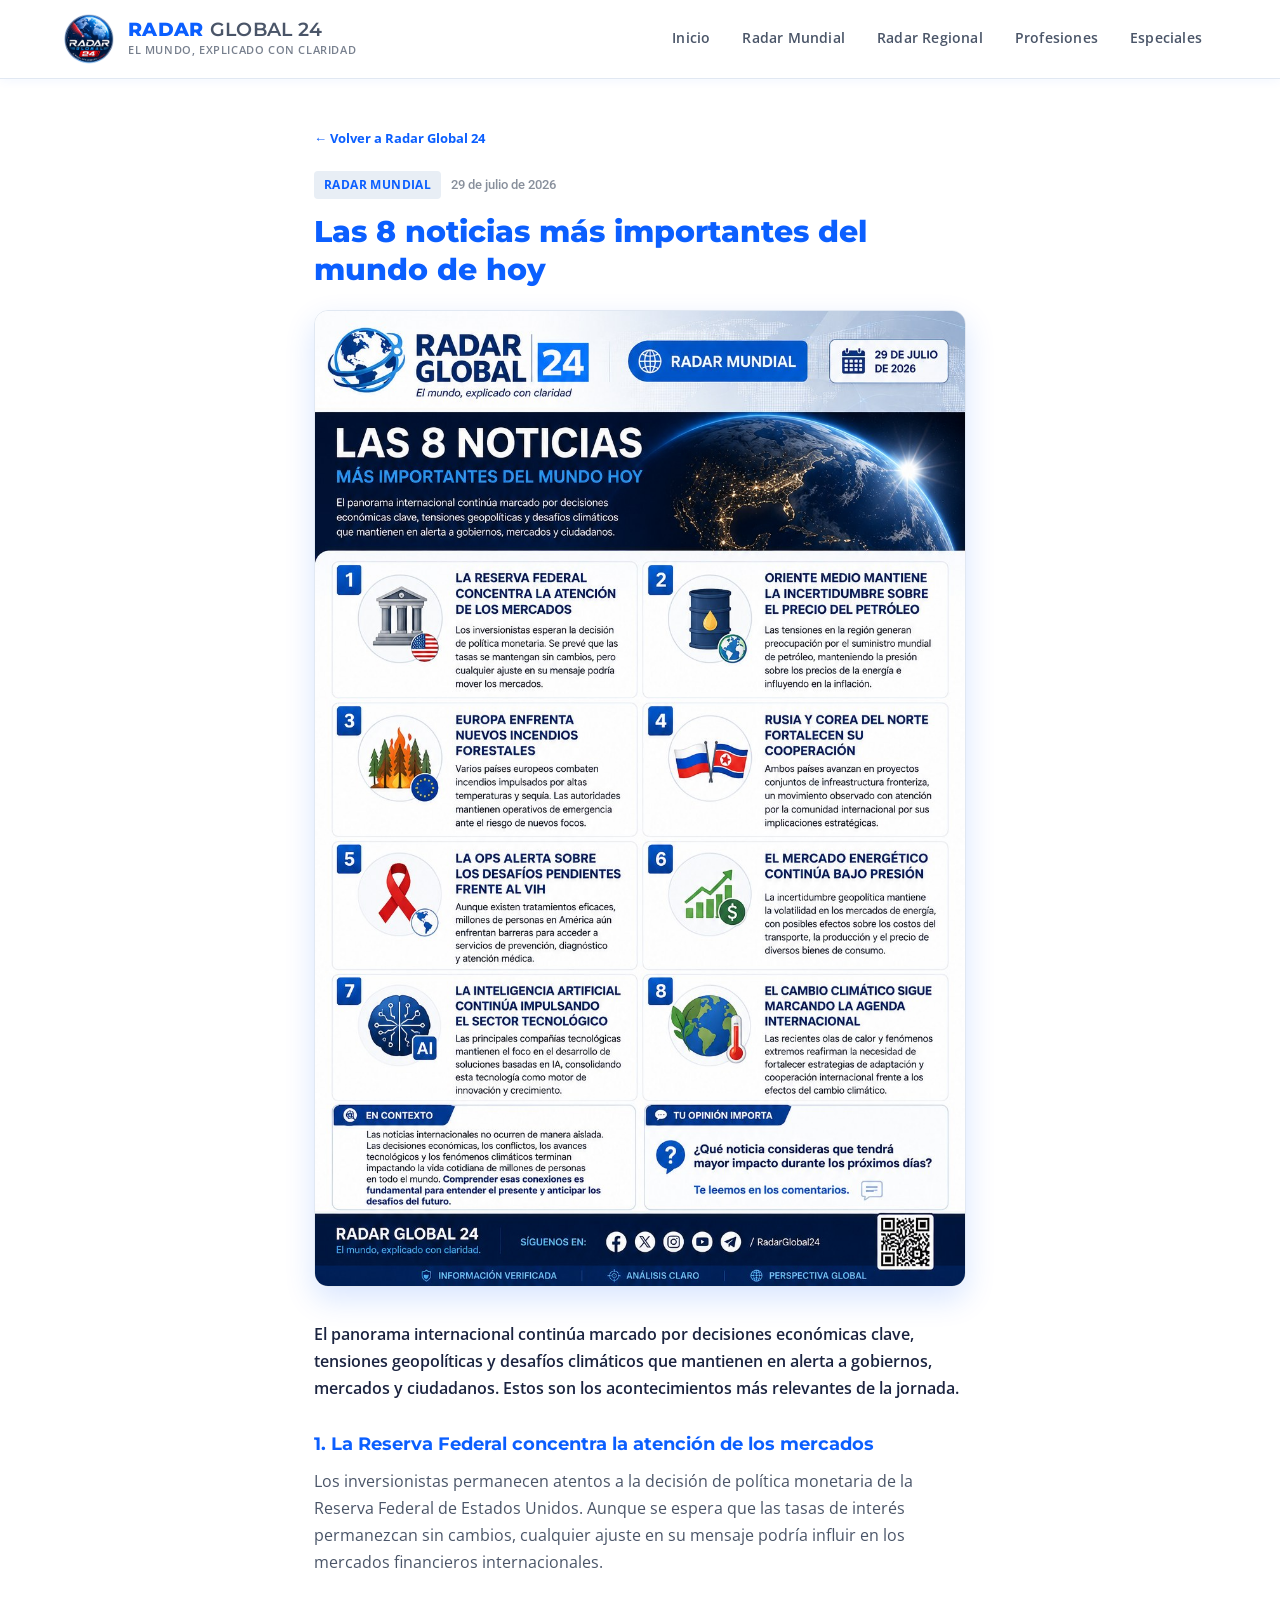
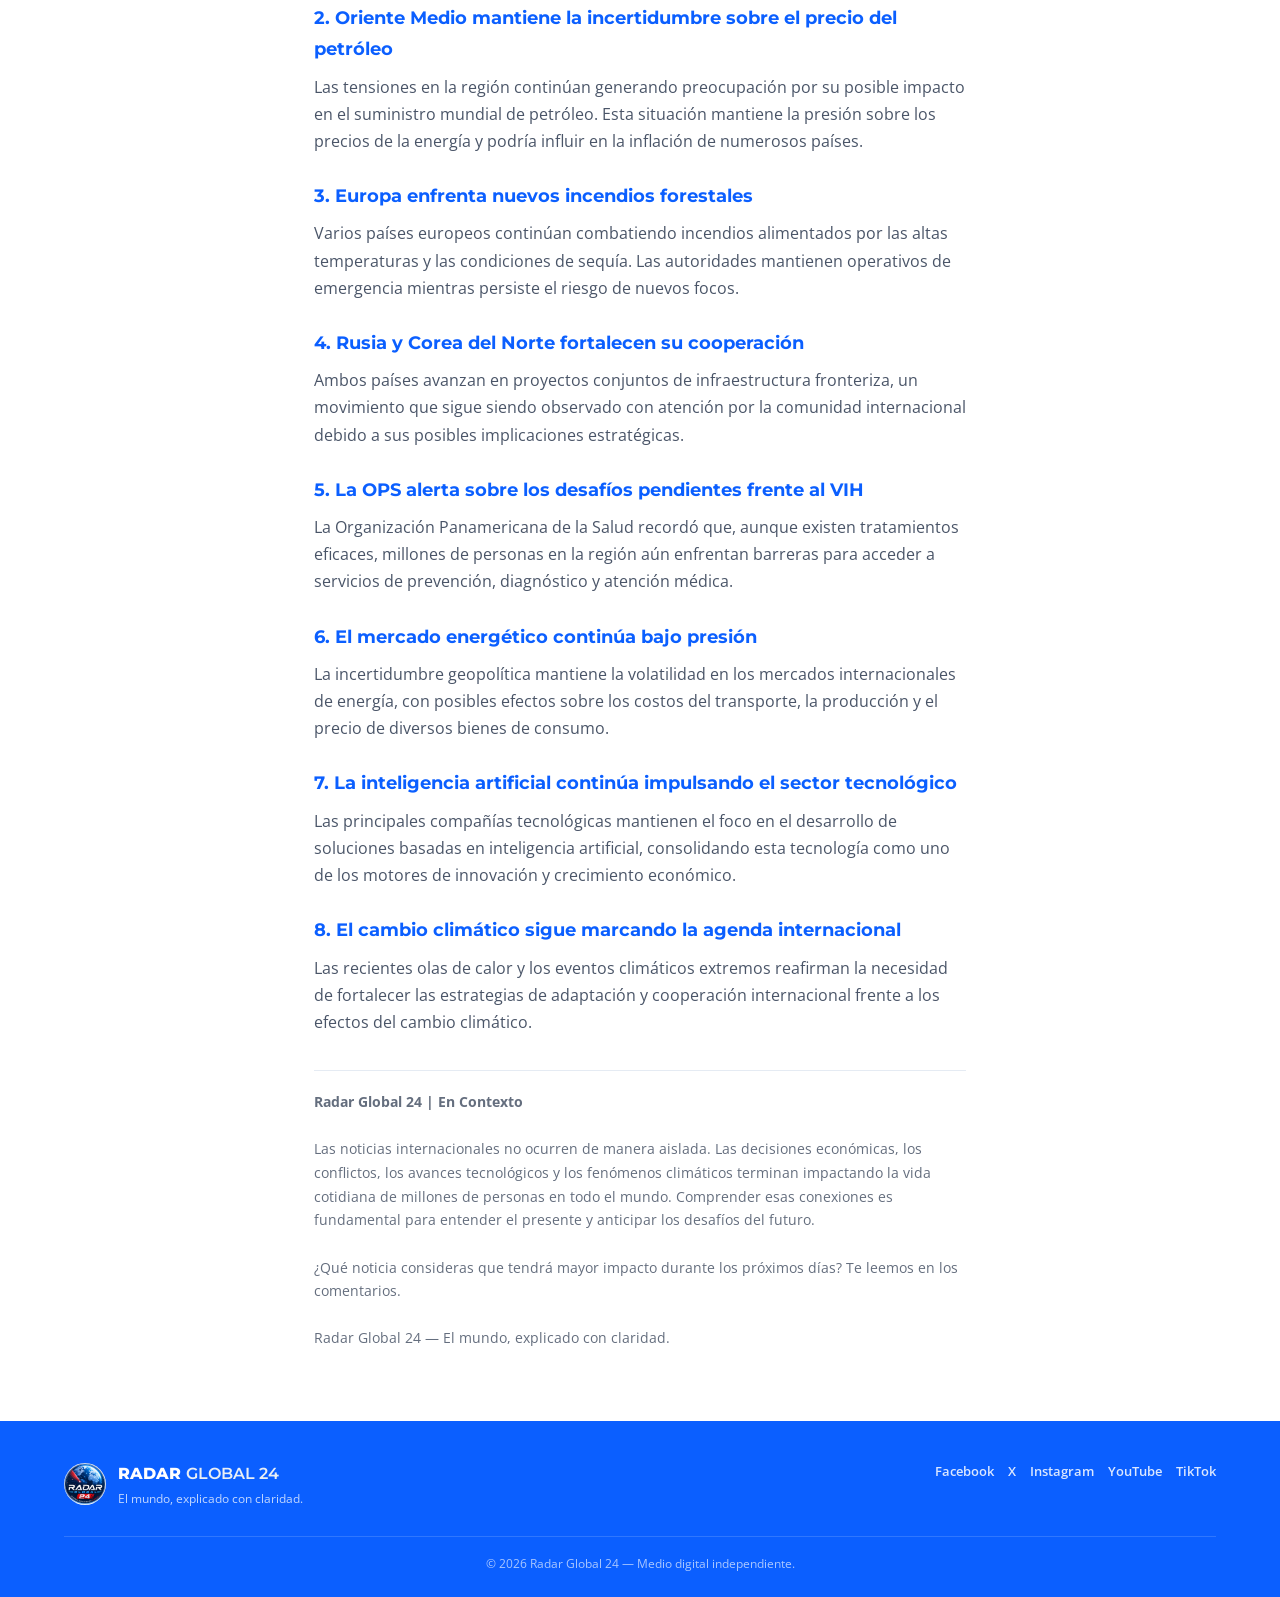
==== posts/radar-mundial-2026-07-29.html @ a11b66de "Add files via upload" ====
<!DOCTYPE html>
<html lang="es">
<head>
<meta charset="UTF-8">
<meta name="viewport" content="width=device-width, initial-scale=1.0">
<title>Radar Mundial — 29 de julio de 2026 | Radar Global 24</title>
<link rel="stylesheet" href="../css/style.css">
</head>
<body>

<header class="site-header">
  <div class="brand">
    <img src="../img/logo.png" alt="Radar Global 24">
    <div>
      <div class="brand-name">RADAR <span>GLOBAL 24</span></div>
      <div class="brand-tag">El mundo, explicado con claridad</div>
    </div>
  </div>
  <button class="nav-toggle" onclick="document.querySelector('nav.main-nav').classList.toggle('open')">&#9776;</button>
  <nav class="main-nav">
    <a href="../index.html">Inicio</a>
    <a href="../index.html#mundial">Radar Mundial</a>
    <a href="../index.html#regional">Radar Regional</a>
    <a href="../index.html#profesiones">Profesiones</a>
    <a href="../index.html#especiales">Especiales</a>
  </nav>
</header>

<div class="article-wrap">
  <a class="back-link" href="../index.html">&larr; Volver a Radar Global 24</a>

  <div class="article-meta">
    <span class="article-tag">Radar Mundial</span>
    <span class="article-date">29 de julio de 2026</span>
  </div>
  <h1>Las 8 noticias más importantes del mundo de hoy</h1>

  <div class="article-infographic">
    <img src="../img/radar-mundial-2026-07-29.jpg" alt="Infografía Radar Mundial - 29 de julio de 2026">
  </div>

  <div class="article-body">
    <p class="lead">El panorama internacional continúa marcado por decisiones económicas clave, tensiones geopolíticas y desafíos climáticos que mantienen en alerta a gobiernos, mercados y ciudadanos. Estos son los acontecimientos más relevantes de la jornada.</p>

    <h2>1. La Reserva Federal concentra la atención de los mercados</h2>
    <p>Los inversionistas permanecen atentos a la decisión de política monetaria de la Reserva Federal de Estados Unidos. Aunque se espera que las tasas de interés permanezcan sin cambios, cualquier ajuste en su mensaje podría influir en los mercados financieros internacionales.</p>

    <h2>2. Oriente Medio mantiene la incertidumbre sobre el precio del petróleo</h2>
    <p>Las tensiones en la región continúan generando preocupación por su posible impacto en el suministro mundial de petróleo. Esta situación mantiene la presión sobre los precios de la energía y podría influir en la inflación de numerosos países.</p>

    <h2>3. Europa enfrenta nuevos incendios forestales</h2>
    <p>Varios países europeos continúan combatiendo incendios alimentados por las altas temperaturas y las condiciones de sequía. Las autoridades mantienen operativos de emergencia mientras persiste el riesgo de nuevos focos.</p>

    <h2>4. Rusia y Corea del Norte fortalecen su cooperación</h2>
    <p>Ambos países avanzan en proyectos conjuntos de infraestructura fronteriza, un movimiento que sigue siendo observado con atención por la comunidad internacional debido a sus posibles implicaciones estratégicas.</p>

    <h2>5. La OPS alerta sobre los desafíos pendientes frente al VIH</h2>
    <p>La Organización Panamericana de la Salud recordó que, aunque existen tratamientos eficaces, millones de personas en la región aún enfrentan barreras para acceder a servicios de prevención, diagnóstico y atención médica.</p>

    <h2>6. El mercado energético continúa bajo presión</h2>
    <p>La incertidumbre geopolítica mantiene la volatilidad en los mercados internacionales de energía, con posibles efectos sobre los costos del transporte, la producción y el precio de diversos bienes de consumo.</p>

    <h2>7. La inteligencia artificial continúa impulsando el sector tecnológico</h2>
    <p>Las principales compañías tecnológicas mantienen el foco en el desarrollo de soluciones basadas en inteligencia artificial, consolidando esta tecnología como uno de los motores de innovación y crecimiento económico.</p>

    <h2>8. El cambio climático sigue marcando la agenda internacional</h2>
    <p>Las recientes olas de calor y los eventos climáticos extremos reafirman la necesidad de fortalecer las estrategias de adaptación y cooperación internacional frente a los efectos del cambio climático.</p>

    <div class="article-signoff">
      <strong>Radar Global 24 | En Contexto</strong><br><br>
      Las noticias internacionales no ocurren de manera aislada. Las decisiones económicas, los conflictos, los avances tecnológicos y los fenómenos climáticos terminan impactando la vida cotidiana de millones de personas en todo el mundo. Comprender esas conexiones es fundamental para entender el presente y anticipar los desafíos del futuro.<br><br>
      ¿Qué noticia consideras que tendrá mayor impacto durante los próximos días? Te leemos en los comentarios.<br><br>
      Radar Global 24 — El mundo, explicado con claridad.
    </div>
  </div>
</div>

<footer class="site-footer">
  <div class="footer-top">
    <div class="footer-brand">
      <img src="../img/logo.png" alt="Radar Global 24">
      <div>
        <div class="footer-brand-text">RADAR <span>GLOBAL 24</span></div>
        <div class="footer-slogan">El mundo, explicado con claridad.</div>
      </div>
    </div>
    <div class="footer-social">
      <a href="#">Facebook</a>
      <a href="#">X</a>
      <a href="#">Instagram</a>
      <a href="#">YouTube</a>
      <a href="#">TikTok</a>
    </div>
  </div>
  <div class="footer-bottom">&copy; 2026 Radar Global 24 — Medio digital independiente.</div>
</footer>

</body>
</html>
---- css/style.css ----
/* ===========================================================
   RADAR GLOBAL 24 — hoja de estilos compartida
   Actualizado según Brand Book oficial v1.0
   Paleta: Azul Corporativo #0B5FFF / Azul Secundario #1E88E5 /
   Azul Claro #3DB8FF / Blanco / Gris Claro #E8EEF5 /
   Gris Oscuro #4A5568 / Rojo de Alerta #E53935 (solo alertas)
   Tipografía: Montserrat (titulares) / Open Sans (texto) / Roboto (cifras)
   =========================================================== */

@import url('https://fonts.googleapis.com/css2?family=Montserrat:wght@600;800&family=Open+Sans:wght@400;600&family=Roboto:wght@500&display=swap');

* { box-sizing: border-box; margin: 0; padding: 0; }

:root {
  --blue: #0B5FFF;          /* Azul Corporativo — principal */
  --blue-secondary: #1E88E5;/* Azul Secundario */
  --blue-light: #3DB8FF;    /* Azul Claro */
  --white: #FFFFFF;
  --gray-light: #E8EEF5;
  --gray-dark: #4A5568;     /* texto principal */
  --red-alert: #E53935;     /* uso EXCLUSIVO: alertas, última hora */
  --yellow: #FFC107;        /* advertencias, datos importantes */
  --green: #2E7D32;         /* salud, medio ambiente, buenas noticias */
  --border: #E1E8F2;
}

body {
  font-family: 'Open Sans', Arial, sans-serif;
  background: var(--white);
  color: var(--gray-dark);
  line-height: 1.6;
}

h1, h2, h3, .brand-name, .footer-brand-text {
  font-family: 'Montserrat', Arial, sans-serif;
}

a { text-decoration: none; color: inherit; }
img { max-width: 100%; display: block; }

/* ---------- HEADER / NAV ---------- */
.site-header {
  background: var(--white);
  padding: 14px 5%;
  display: flex;
  align-items: center;
  justify-content: space-between;
  position: sticky;
  top: 0;
  z-index: 100;
  border-bottom: 1px solid var(--border);
  box-shadow: 0 2px 10px rgba(11,95,255,0.05);
}
.brand {
  display: flex;
  align-items: center;
  gap: 14px;
}
.brand img {
  width: 50px; height: 50px;
  border-radius: 50%;
}
.brand-name {
  color: var(--blue);
  font-weight: 800;
  font-size: 19px;
  letter-spacing: 0.3px;
  line-height: 1.1;
}
.brand-name span { color: var(--gray-dark); font-weight: 600; }
.brand-tag {
  color: var(--gray-dark);
  font-size: 11px;
  letter-spacing: 0.6px;
  font-weight: 600;
  text-transform: uppercase;
  opacity: 0.75;
}
nav.main-nav {
  display: flex;
  gap: 4px;
}
nav.main-nav a {
  color: var(--gray-dark);
  font-size: 13.5px;
  font-weight: 600;
  padding: 9px 14px;
  border-radius: 6px;
  letter-spacing: 0.2px;
  transition: background 0.15s ease, color 0.15s ease;
}
nav.main-nav a:hover,
nav.main-nav a.active {
  background: var(--blue);
  color: var(--white);
}
.nav-toggle { display: none; }

@media (max-width: 860px) {
  nav.main-nav {
    position: fixed;
    top: 78px; left: 0; right: 0;
    background: var(--white);
    border-bottom: 1px solid var(--border);
    flex-direction: column;
    padding: 10px 5%;
    display: none;
  }
  nav.main-nav.open { display: flex; }
  .nav-toggle {
    display: block;
    background: none;
    border: none;
    color: var(--blue);
    font-size: 26px;
    cursor: pointer;
  }
}

/* ---------- HERO ---------- */
.hero {
  background: linear-gradient(135deg, #F4F8FF 0%, var(--gray-light) 100%);
  color: var(--gray-dark);
  padding: 60px 5% 52px 5%;
  position: relative;
  overflow: hidden;
  border-bottom: 1px solid var(--border);
}
.hero::before {
  content:'';
  position:absolute;
  top:-160px; right:-160px;
  width:440px; height:440px;
  border-radius:50%;
  border:1px solid rgba(11,95,255,0.14);
}
.hero::after {
  content:'';
  position:absolute;
  top:-90px; right:-90px;
  width:300px; height:300px;
  border-radius:50%;
  border:1px solid rgba(11,95,255,0.12);
}
.hero-inner { position: relative; z-index: 2; max-width: 720px; }
.hero-eyebrow {
  display:inline-block;
  background: var(--blue);
  color:#fff;
  font-size:12px;
  font-weight:700;
  letter-spacing:0.8px;
  padding:6px 14px;
  border-radius:4px;
  margin-bottom:18px;
}
.hero h1 {
  font-size: 42px;
  font-weight: 800;
  letter-spacing: 0.2px;
  line-height: 1.15;
  color: var(--blue);
}
.hero h1 span { color: var(--gray-dark); }
.hero p {
  margin-top: 16px;
  color: var(--gray-dark);
  font-size: 15.5px;
  max-width: 560px;
  opacity: 0.9;
}

/* ---------- SECTIONS ---------- */
.section {
  padding: 54px 5%;
}
.section-title {
  display:flex;
  align-items:center;
  gap: 12px;
  margin-bottom: 28px;
}
.section-title .bar {
  width: 6px; height: 30px;
  background: var(--blue);
  border-radius: 2px;
}
.section-title h2 {
  font-size: 24px;
  font-weight: 800;
  color: var(--blue);
  letter-spacing: 0.2px;
}
.section-title .desc {
  color: var(--gray-dark);
  font-size: 13.5px;
  margin-top: 2px;
  opacity: 0.85;
}
.section.alt { background: var(--gray-light); }

/* ---------- POST GRID / CARDS ---------- */
.post-grid {
  display: grid;
  grid-template-columns: repeat(auto-fill, minmax(280px, 1fr));
  gap: 22px;
}
.post-card {
  background: var(--white);
  border: 1px solid var(--border);
  border-radius: 12px;
  overflow: hidden;
  transition: transform 0.15s ease, box-shadow 0.15s ease;
  display:flex;
  flex-direction:column;
}
.post-card:hover {
  transform: translateY(-3px);
  box-shadow: 0 10px 26px rgba(11,95,255,0.12);
}
.post-card .thumb {
  height: 150px;
  background: linear-gradient(135deg, var(--blue), var(--blue-secondary));
  display:flex; align-items:center; justify-content:center;
  position: relative;
}
.post-card .thumb .badge {
  position:absolute; top:12px; left:12px;
  background: var(--white);
  color: var(--blue);
  font-size:10.5px;
  font-weight:700;
  letter-spacing:0.5px;
  padding:5px 10px;
  border-radius:4px;
  text-transform:uppercase;
}
.post-card .thumb .icon { font-size: 44px; opacity:0.95; }
.post-card .body { padding: 16px 18px 18px 18px; flex-grow:1; display:flex; flex-direction:column; }
.post-card .date {
  font-family: 'Roboto', sans-serif;
  font-size: 11px;
  color: var(--gray-dark);
  font-weight:500;
  letter-spacing:0.4px;
  text-transform:uppercase;
  opacity: 0.65;
  margin-bottom:8px;
}
.post-card h3 {
  font-size: 16px;
  font-weight: 700;
  color: var(--gray-dark);
  line-height:1.3;
  margin-bottom:8px;
}
.post-card p {
  font-size: 13px;
  color: var(--gray-dark);
  opacity: 0.85;
  line-height:1.5;
  flex-grow:1;
}
.post-card .read-more {
  margin-top:14px;
  font-size:12.5px;
  font-weight:700;
  color: var(--blue);
  letter-spacing:0.2px;
}

/* ---------- FOOTER ---------- */
footer.site-footer {
  background: var(--blue);
  color: rgba(255,255,255,0.85);
  padding: 40px 5% 24px 5%;
}
.footer-top {
  display:flex;
  flex-wrap:wrap;
  justify-content:space-between;
  gap: 30px;
  padding-bottom: 28px;
  border-bottom: 1px solid rgba(255,255,255,0.15);
}
.footer-brand { display:flex; align-items:center; gap:12px; }
.footer-brand img { width:42px; height:42px; border-radius:50%; background:#fff; }
.footer-brand-text { color:#fff; font-weight:800; font-size:16px; }
.footer-brand-text span { color: var(--gray-light); font-weight:600; }
.footer-slogan { color: rgba(255,255,255,0.75); font-size: 12px; margin-top: 2px; }
.footer-social { display:flex; gap:14px; font-size:13px; font-weight:600; }
.footer-social a { color: #fff; opacity: 0.85; }
.footer-social a:hover { opacity: 1; text-decoration: underline; }
.footer-bottom {
  padding-top: 18px;
  font-size: 11.5px;
  color: rgba(255,255,255,0.65);
  text-align:center;
}

/* ---------- ARTICLE PAGE ---------- */
.article-wrap {
  max-width: 780px;
  margin: 0 auto;
  padding: 46px 5% 70px 5%;
}
.article-meta {
  display:flex;
  align-items:center;
  gap: 10px;
  margin-bottom: 14px;
}
.article-tag {
  background: var(--gray-light);
  color: var(--blue);
  font-size: 11.5px;
  font-weight:700;
  letter-spacing:0.4px;
  padding: 5px 10px;
  border-radius: 4px;
  text-transform:uppercase;
}
.article-tag.alert {
  background: var(--red-alert);
  color: #fff;
}
.article-date {
  font-family: 'Roboto', sans-serif;
  color: var(--gray-dark);
  opacity: 0.65;
  font-size:12.5px;
  font-weight:500;
}
.article-wrap h1 {
  font-size: 30px;
  font-weight:800;
  color: var(--blue);
  line-height:1.25;
  margin-bottom: 22px;
}
.article-infographic {
  border-radius: 14px;
  overflow:hidden;
  box-shadow: 0 12px 30px rgba(11,95,255,0.16);
  margin-bottom: 34px;
  border: 1px solid var(--border);
}
.article-body { font-size: 15.5px; color: var(--gray-dark); line-height:1.75; }
.article-body h2 {
  font-size: 18px;
  color: var(--blue);
  margin: 26px 0 8px 0;
}
.article-body p { margin-bottom: 14px; }
.article-body .lead { font-weight:600; color:#1B2440; }
.article-signoff {
  margin-top: 34px;
  padding-top: 20px;
  border-top: 1px solid var(--border);
  font-size: 13.5px;
  color: var(--gray-dark);
  opacity: 0.85;
}
.back-link {
  display:inline-block;
  margin-bottom: 22px;
  font-size: 13px;
  font-weight:700;
  color: var(--blue);
}
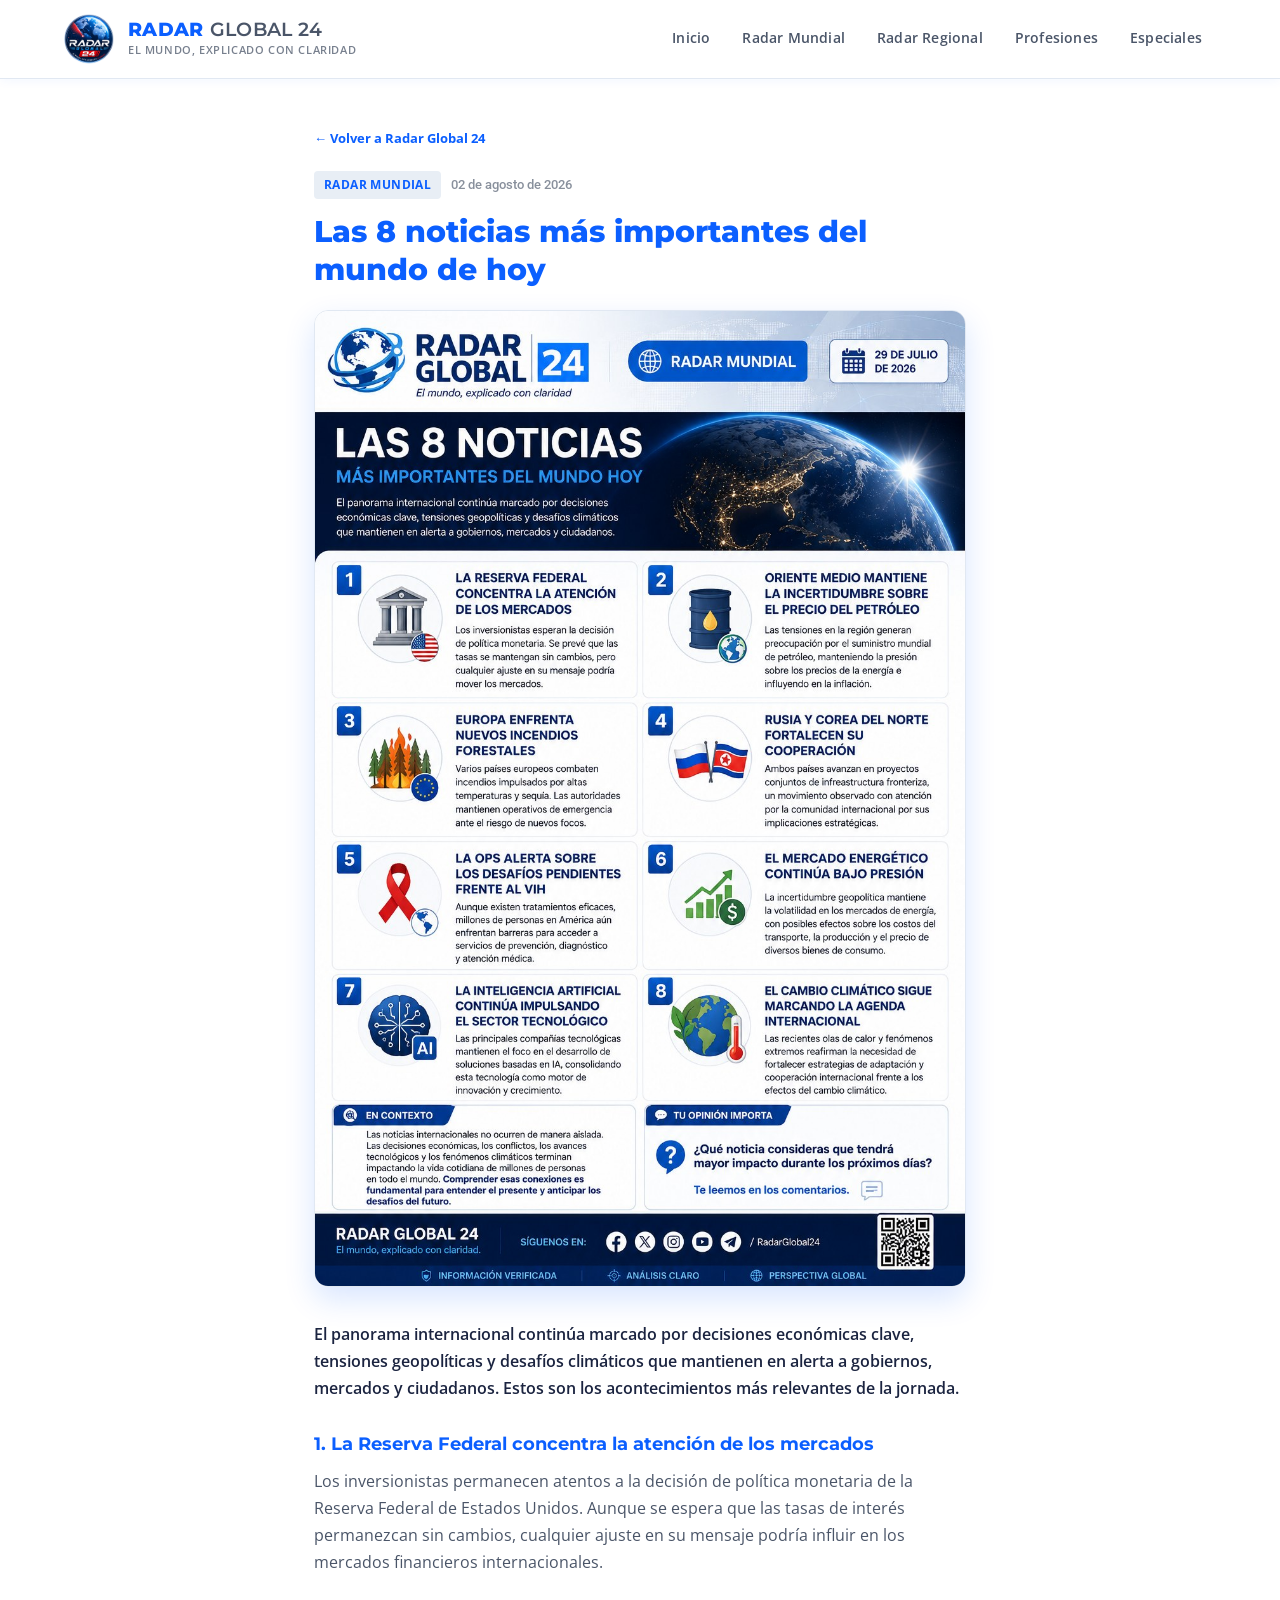
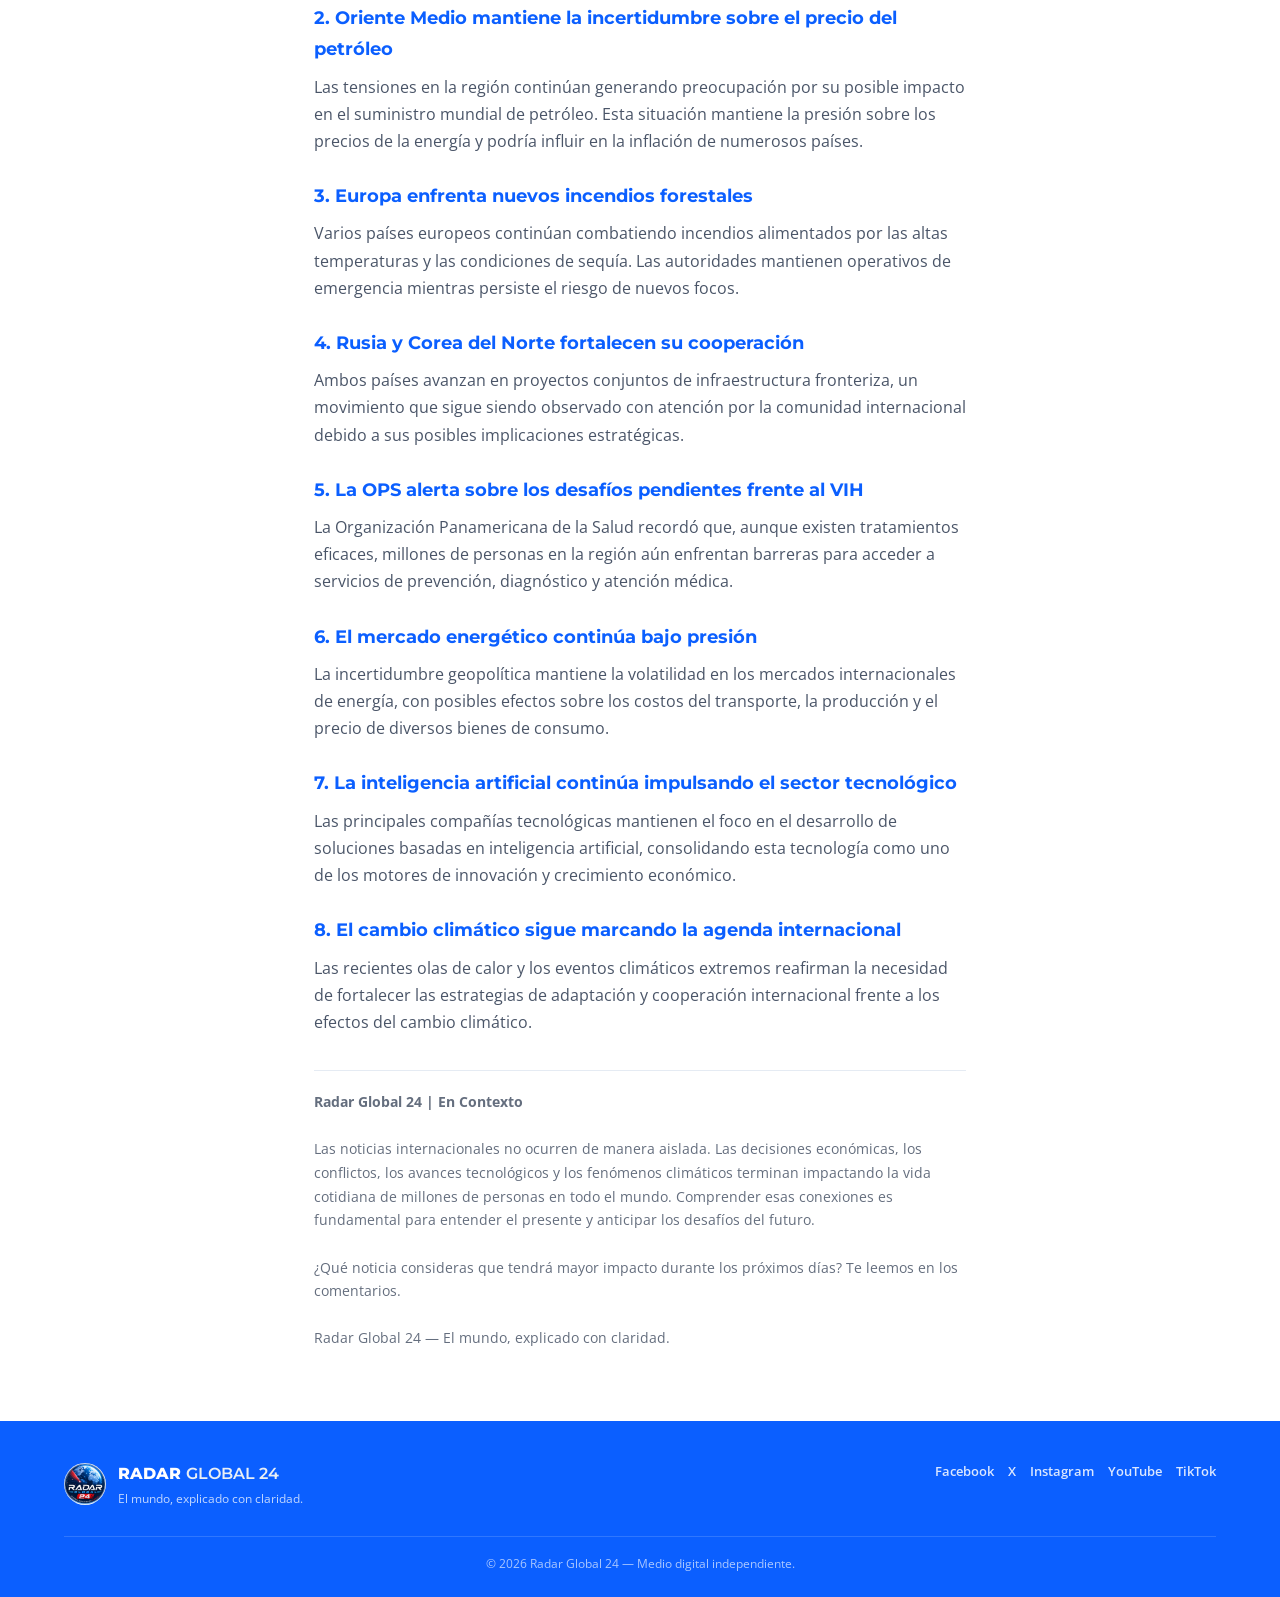
==== commit 914c7e0b: "Update radar-mundial-2026-07-29.html" ====
--- a/posts/radar-mundial-2026-07-29.html
+++ b/posts/radar-mundial-2026-07-29.html
@@ -3,7 +3,7 @@
 <head>
 <meta charset="UTF-8">
 <meta name="viewport" content="width=device-width, initial-scale=1.0">
-<title>Radar Mundial — 29 de julio de 2026 | Radar Global 24</title>
+<title>Radar Mundial — 02 de agosto de 2026 | Radar Global 24</title>
 <link rel="stylesheet" href="../css/style.css">
 </head>
 <body>
@@ -31,7 +31,7 @@
 
   <div class="article-meta">
     <span class="article-tag">Radar Mundial</span>
-    <span class="article-date">29 de julio de 2026</span>
+    <span class="article-date">02 de agosto de 2026</span>
   </div>
   <h1>Las 8 noticias más importantes del mundo de hoy</h1>
 
